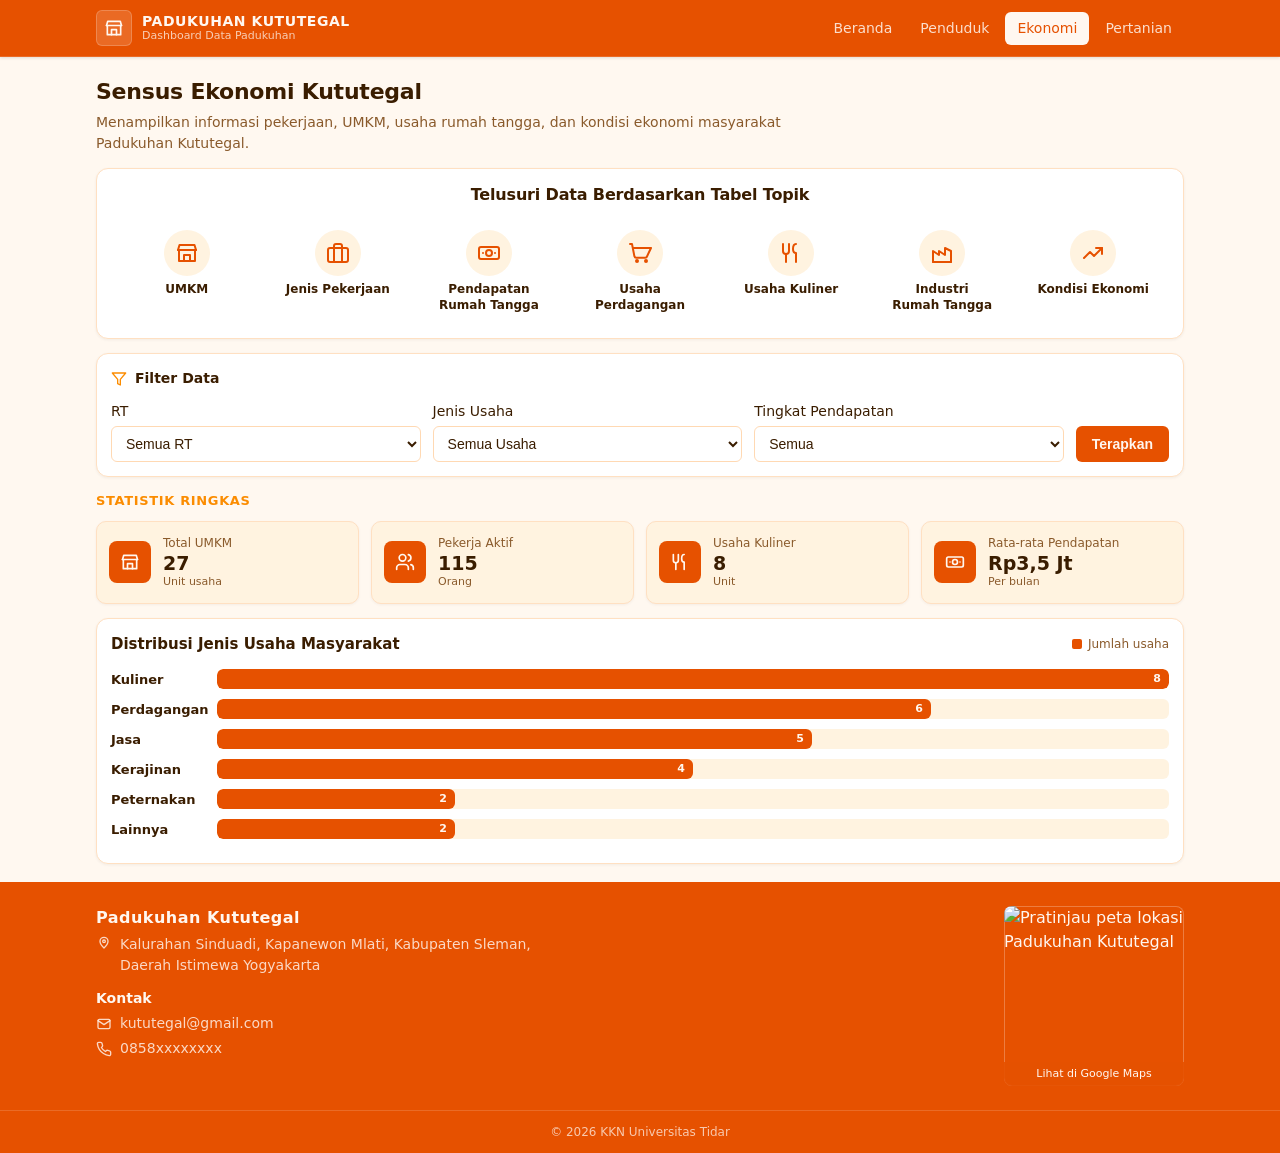
==== ekonomi.html @ 72824b9e "Add files via upload" ====
<!DOCTYPE html>
<html lang="id">
  <head>
    <meta charset="UTF-8" />
    <meta name="viewport" content="width=device-width, initial-scale=1.0" />
    <meta name="theme-color" content="#e65100" />
    <title>Sensus Ekonomi Kututegal — Dashboard Padukuhan Kututegal</title>
    <meta
      name="description"
      content="Informasi pekerjaan, UMKM, usaha rumah tangga, dan kondisi ekonomi masyarakat Padukuhan Kututegal."
    />
    <link rel="stylesheet" href="ekonomi.css" />
  </head>
  <body class="theme-ekonomi">
    <div class="page">
      <!-- Header -->
      <header class="site-header">
        <div class="container header-inner">
          <a class="brand" href="index.html">
            <span class="brand-logo" aria-hidden="true">
              <svg class="icon" viewBox="0 0 24 24"><path d="M3 9l1.5-5h15L21 9"/><path d="M4 9v11h16V9"/><path d="M3 9h18"/><path d="M9 20v-6h6v6"/></svg>
            </span>
            <span class="brand-text">
              <span class="brand-title">PADUKUHAN KUTUTEGAL</span>
              <span class="brand-sub">Dashboard Data Padukuhan</span>
            </span>
          </a>

          <nav class="nav-desktop" aria-label="Navigasi utama">
            <a class="nav-link" href="index.html">Beranda</a>
            <a class="nav-link" href="sensus-penduduk.html">Penduduk</a>
            <a class="nav-link active" href="ekonomi.html">Ekonomi</a>
            <a class="nav-link" href="pertanian.html">Pertanian</a>
          </nav>

          <button class="menu-toggle" id="menuToggle" type="button" aria-label="Buka menu" aria-expanded="false">
            <svg class="icon" viewBox="0 0 24 24"><line x1="4" y1="6" x2="20" y2="6" /><line x1="4" y1="12" x2="20" y2="12" /><line x1="4" y1="18" x2="20" y2="18" /></svg>
          </button>
        </div>

        <nav class="nav-mobile" id="navMobile" aria-label="Navigasi seluler">
          <a class="nav-link" href="index.html">Beranda</a>
          <a class="nav-link" href="sensus-penduduk.html">Penduduk</a>
          <a class="nav-link active" href="ekonomi.html">Ekonomi</a>
          <a class="nav-link" href="pertanian.html">Pertanian</a>
        </nav>
      </header>

      <!-- Main -->
      <main class="main">
        <div class="container">
          <div class="page-head">
            <h1 class="page-title">Sensus Ekonomi Kututegal</h1>
            <p class="page-desc">
              Menampilkan informasi pekerjaan, UMKM, usaha rumah tangga, dan kondisi
              ekonomi masyarakat Padukuhan Kututegal.
            </p>
          </div>

          <!-- Categories grid -->
          <section class="topics-section">
            <h2 class="topics-title">Telusuri Data Berdasarkan Tabel Topik</h2>
            <div class="topics-grid" id="topicsGrid"></div>
          </section>

          <!-- Filter card -->
          <div class="card">
            <div class="card-title">
              <svg class="icon icon-sm" viewBox="0 0 24 24"><polygon points="22 3 2 3 10 12.5 10 19 14 21 14 12.5 22 3" /></svg>
              Filter Data
            </div>
            <div class="filter-grid">
              <label class="field">
                <span>RT</span>
                <select id="filterRt"></select>
              </label>
              <label class="field">
                <span>Jenis Usaha</span>
                <select id="filterUsaha"></select>
              </label>
              <label class="field">
                <span>Tingkat Pendapatan</span>
                <select id="filterPendapatan"></select>
              </label>
              <div class="field-action">
                <button class="btn-primary" id="applyBtn" type="button">Terapkan</button>
              </div>
            </div>
          </div>

          <!-- Stats -->
          <section class="stats-section">
            <h2 class="section-label">Statistik Ringkas</h2>
            <div class="stats-grid" id="ekonomiStats"></div>
          </section>

          <!-- Chart -->
          <section class="card chart-card">
            <div class="chart-head">
              <h2>Distribusi Jenis Usaha Masyarakat</h2>
              <span class="legend"><span class="swatch swatch-1"></span> Jumlah usaha</span>
            </div>
            <div id="chart"></div>
          </section>
        </div>
      </main>

      <!-- Footer -->
      <footer class="site-footer">
        <div class="container footer-inner">
          <div class="footer-info">
            <div>
              <h2>Padukuhan Kututegal</h2>
              <p class="footer-address">
                <svg class="icon icon-sm" viewBox="0 0 24 24"><path d="M12 21s-6-5.3-6-10a6 6 0 0 1 12 0c0 4.7-6 10-6 10Z" /><circle cx="12" cy="11" r="2" /></svg>
                Kalurahan Sinduadi, Kapanewon Mlati, Kabupaten Sleman, Daerah Istimewa Yogyakarta
              </p>
            </div>
            <div>
              <h3>Kontak</h3>
              <ul class="footer-contact">
                <li>
                  <svg class="icon icon-sm" viewBox="0 0 24 24"><rect x="3" y="5" width="18" height="14" rx="2" /><polyline points="3 7 12 13 21 7" /></svg>
                  <a href="mailto:kututegal@gmail.com">kututegal@gmail.com</a>
                </li>
                <li>
                  <svg class="icon icon-sm" viewBox="0 0 24 24"><path d="M22 16.9v3a2 2 0 0 1-2.2 2 19.8 19.8 0 0 1-8.6-3.1 19.5 19.5 0 0 1-6-6A19.8 19.8 0 0 1 2.1 4.2 2 2 0 0 1 4.1 2h3a2 2 0 0 1 2 1.7c.1.9.4 1.8.7 2.7a2 2 0 0 1-.5 2.1L8.1 9.8a16 16 0 0 0 6 6l1.3-1.3a2 2 0 0 1 2.1-.5c.9.3 1.8.6 2.7.7a2 2 0 0 1 1.7 2Z" /></svg>
                  0858xxxxxxxx
                </li>
              </ul>
            </div>
          </div>

          <a
            class="map-link"
            href="https://www.google.com/maps/search/?api=1&query=Sinduadi+Mlati+Sleman+Yogyakarta"
            target="_blank"
            rel="noopener noreferrer"
            aria-label="Buka lokasi di Google Maps"
          >
            <img src="images/map-preview.png" alt="Pratinjau peta lokasi Padukuhan Kututegal" />
            <span class="map-caption">Lihat di Google Maps</span>
          </a>
        </div>

        <div class="footer-bottom">
          <p>© 2026 KKN Universitas Tidar</p>
        </div>
      </footer>
    </div>

    <!-- Category data modal -->
    <div class="modal" id="topicModal" hidden>
      <div class="modal-backdrop" data-close></div>
      <div class="modal-dialog" role="dialog" aria-modal="true" aria-labelledby="topicModalTitle">
        <div class="modal-header">
          <h2 id="topicModalTitle"></h2>
          <button class="modal-close" type="button" data-close aria-label="Tutup">&times;</button>
        </div>
        <div class="modal-body" id="topicModalBody"></div>
      </div>
    </div>

    <script src="ekonomi.js"></script>
  </body>
</html>
---- ekonomi.css ----
/* ===== Design tokens (orange economy dashboard) ===== */
:root {
  --background: #fff8f0;
  --foreground: #3a1d00;
  --card: #ffffff;
  --primary: #e65100;
  --primary-foreground: #fff7f0;
  --accent: #fb8c00;
  --accent-foreground: #ffffff;
  --muted: #fff3e0;
  --muted-foreground: #8a5a2b;
  --border: #ffe0c2;
  --input: #ffd9b3;
  --ring: #fb8c00;
  --chart-1: #e65100;
  --chart-3: #fb8c00;
  --secondary: #fff3e0;
  --secondary-foreground: #7a3e00;
  --radius: 8px;
  color-scheme: light;
}

/* ===== Reset / base ===== */
*,
*::before,
*::after {
  box-sizing: border-box;
}

html {
  background: var(--background);
}

body {
  margin: 0;
  font-family: system-ui, -apple-system, "Segoe UI", Roboto, Helvetica, Arial,
    sans-serif;
  color: var(--foreground);
  background: var(--background);
  line-height: 1.5;
  -webkit-font-smoothing: antialiased;
}

a {
  color: inherit;
  text-decoration: none;
}

img {
  display: block;
  max-width: 100%;
}

.page {
  display: flex;
  min-height: 100vh;
  flex-direction: column;
}

.container {
  width: 100%;
  max-width: 1120px;
  margin: 0 auto;
  padding-left: 16px;
  padding-right: 16px;
}

.icon {
  width: 20px;
  height: 20px;
  stroke: currentColor;
  stroke-width: 2;
  fill: none;
  stroke-linecap: round;
  stroke-linejoin: round;
  flex-shrink: 0;
}

.icon-sm {
  width: 16px;
  height: 16px;
}

/* ===== Header ===== */
.site-header {
  position: sticky;
  top: 0;
  z-index: 50;
  background: var(--primary);
  color: var(--primary-foreground);
  border-bottom: 1px solid rgba(255, 255, 255, 0.15);
  box-shadow: 0 1px 3px rgba(0, 0, 0, 0.12);
}

.header-inner {
  display: flex;
  height: 56px;
  align-items: center;
  justify-content: space-between;
}

.brand {
  display: flex;
  align-items: center;
  gap: 10px;
}

.brand-logo {
  display: flex;
  height: 36px;
  width: 36px;
  align-items: center;
  justify-content: center;
  border-radius: 6px;
  background: rgba(255, 255, 255, 0.14);
  box-shadow: inset 0 0 0 1px rgba(255, 255, 255, 0.2);
}

.brand-text {
  display: flex;
  flex-direction: column;
  line-height: 1.1;
}

.brand-title {
  font-size: 14px;
  font-weight: 700;
  letter-spacing: 0.04em;
}

.brand-sub {
  font-size: 11px;
  font-weight: 500;
  color: rgba(255, 247, 240, 0.75);
}

.nav-desktop {
  display: none;
  align-items: center;
  gap: 4px;
}

.nav-link {
  border-radius: 6px;
  padding: 6px 12px;
  font-size: 14px;
  font-weight: 500;
  color: rgba(255, 247, 240, 0.85);
  transition: background-color 0.15s, color 0.15s;
}

.nav-link:hover {
  background: rgba(255, 255, 255, 0.14);
  color: var(--primary-foreground);
}

.nav-link.active {
  background: var(--primary-foreground);
  color: var(--primary);
}

.menu-toggle {
  display: inline-flex;
  height: 36px;
  width: 36px;
  align-items: center;
  justify-content: center;
  border: none;
  border-radius: 6px;
  background: transparent;
  color: inherit;
  cursor: pointer;
}

.menu-toggle:hover {
  background: rgba(255, 255, 255, 0.14);
}

.nav-mobile {
  display: none;
  border-top: 1px solid rgba(255, 255, 255, 0.15);
  padding: 8px 16px 12px;
}

.nav-mobile.open {
  display: block;
}

.nav-mobile .nav-link {
  display: block;
  padding: 8px 12px;
  margin-top: 2px;
}

/* ===== Main / headings ===== */
.main {
  flex: 1;
  padding-top: 18px;
  padding-bottom: 18px;
}

.page-head {
  margin-bottom: 14px;
}

.page-title {
  margin: 0;
  font-size: 22px;
  font-weight: 800;
  letter-spacing: -0.01em;
  text-wrap: balance;
}

.page-desc {
  margin: 4px 0 0;
  font-size: 14px;
  color: var(--muted-foreground);
  max-width: 46rem;
  text-wrap: pretty;
}

.section-label {
  margin: 0 0 10px;
  font-size: 13px;
  font-weight: 600;
  text-transform: uppercase;
  letter-spacing: 0.05em;
  color: var(--accent);
}

/* ===== Topics / categories grid ===== */
.topics-section {
  margin-bottom: 14px;
  border-radius: 12px;
  border: 1px solid var(--border);
  background: var(--card);
  padding: 14px;
  box-shadow: 0 1px 3px rgba(58, 29, 0, 0.06);
}

.topics-title {
  margin: 0 0 12px;
  text-align: center;
  font-size: 16px;
  font-weight: 700;
  letter-spacing: -0.01em;
  text-wrap: balance;
}

.topics-grid {
  display: flex;
  flex-wrap: wrap;
  justify-content: center;
  gap: 8px;
}

.topic-card {
  display: flex;
  flex-direction: column;
  align-items: center;
  gap: 6px;
  flex: 0 0 calc(50% - 8px);
  border-radius: 10px;
  border: 1px solid transparent;
  padding: 10px 6px;
  text-align: center;
  cursor: pointer;
  background: none;
  font: inherit;
  color: inherit;
  transition: border-color 0.15s, background-color 0.15s, transform 0.15s;
}

.topic-card:hover {
  border-color: rgba(251, 140, 0, 0.5);
  background: var(--muted);
  transform: translateY(-2px);
}

.topic-icon {
  display: flex;
  height: 46px;
  width: 46px;
  align-items: center;
  justify-content: center;
  border-radius: 50%;
  background: var(--muted);
  color: var(--primary);
}

.topic-icon .icon {
  width: 24px;
  height: 24px;
}

.topic-label {
  margin: 0;
  font-size: 12px;
  font-weight: 600;
  line-height: 1.3;
  color: var(--foreground);
  text-wrap: balance;
}

@media (min-width: 640px) {
  .topic-card {
    flex: 0 0 calc(25% - 8px);
  }
}

@media (min-width: 1024px) {
  .topic-card {
    flex: 0 0 calc(14.28% - 8px);
  }
}

/* ===== Cards ===== */
.card {
  border-radius: 12px;
  border: 1px solid var(--border);
  background: var(--card);
  padding: 14px;
  box-shadow: 0 1px 3px rgba(58, 29, 0, 0.06);
}

.card-title {
  display: flex;
  align-items: center;
  gap: 8px;
  margin: 0 0 12px;
  font-size: 14px;
  font-weight: 600;
}

.card-title .icon {
  color: var(--accent);
}

/* ===== Filter ===== */
.filter-grid {
  display: grid;
  grid-template-columns: 1fr;
  gap: 12px;
}

.field {
  display: flex;
  flex-direction: column;
  gap: 4px;
  font-size: 14px;
}

.field > span {
  font-weight: 500;
}

.field select {
  height: 36px;
  border-radius: 6px;
  border: 1px solid var(--input);
  background: var(--card);
  padding: 0 10px;
  font-size: 14px;
  color: var(--foreground);
  outline: none;
}

.field select:focus {
  border-color: var(--accent);
  box-shadow: 0 0 0 2px rgba(251, 140, 0, 0.3);
}

.field-action {
  display: flex;
  align-items: flex-end;
}

.btn-primary {
  height: 36px;
  width: 100%;
  border: none;
  border-radius: 6px;
  background: var(--primary);
  padding: 0 16px;
  font-size: 14px;
  font-weight: 600;
  color: var(--primary-foreground);
  cursor: pointer;
  transition: opacity 0.15s;
}

.btn-primary:hover {
  opacity: 0.9;
}

/* ===== Stats ===== */
.stats-section {
  margin-top: 14px;
}

.stats-grid {
  display: grid;
  grid-template-columns: repeat(2, 1fr);
  gap: 12px;
}

.stat-card {
  display: flex;
  align-items: center;
  gap: 12px;
  border-radius: 10px;
  border: 1px solid var(--border);
  background: var(--muted);
  padding: 12px;
  box-shadow: 0 1px 3px rgba(58, 29, 0, 0.05);
}

.stat-icon {
  display: flex;
  height: 42px;
  width: 42px;
  flex-shrink: 0;
  align-items: center;
  justify-content: center;
  border-radius: 8px;
  background: var(--primary);
  color: var(--primary-foreground);
}

.stat-label {
  margin: 0;
  font-size: 12px;
  font-weight: 500;
  color: var(--muted-foreground);
}

.stat-value {
  margin: 0;
  font-size: 19px;
  font-weight: 700;
  line-height: 1.2;
  color: var(--foreground);
}

.stat-hint {
  margin: 0;
  font-size: 11px;
  color: var(--muted-foreground);
}

@media (min-width: 640px) {
  .stats-grid {
    grid-template-columns: repeat(4, 1fr);
  }
}

/* ===== Chart ===== */
.chart-card {
  margin-top: 14px;
}

.chart-head {
  display: flex;
  align-items: center;
  justify-content: space-between;
  flex-wrap: wrap;
  gap: 8px;
  margin-bottom: 14px;
}

.chart-head h2 {
  margin: 0;
  font-size: 15px;
  font-weight: 700;
}

.legend {
  display: flex;
  align-items: center;
  gap: 6px;
  font-size: 12px;
  color: var(--muted-foreground);
}

.swatch {
  height: 10px;
  width: 10px;
  border-radius: 2px;
}

.swatch-1 {
  background: var(--chart-1);
}

.chart-group {
  display: grid;
  grid-template-columns: 96px 1fr;
  align-items: center;
  gap: 10px;
  margin-bottom: 10px;
}

.chart-group .gen {
  font-size: 13px;
  font-weight: 600;
}

.bar-track {
  height: 20px;
  width: 100%;
  overflow: hidden;
  border-radius: 6px;
  background: var(--muted);
}

.bar-fill {
  display: flex;
  height: 100%;
  align-items: center;
  justify-content: flex-end;
  border-radius: 6px;
  padding-right: 8px;
  font-size: 11px;
  font-weight: 700;
  color: var(--primary-foreground);
  transition: width 0.4s ease;
  white-space: nowrap;
  background: var(--chart-1);
}

/* ===== Tables (modal only) ===== */
.table-wrap {
  overflow-x: auto;
  border: 1px solid var(--border);
  border-radius: 8px;
}

.data-table {
  width: 100%;
  border-collapse: collapse;
  font-size: 13px;
  white-space: nowrap;
}

.data-table th,
.data-table td {
  border: 1px solid var(--border);
  padding: 8px 12px;
  text-align: right;
}

.data-table thead th {
  background: var(--primary);
  color: var(--primary-foreground);
  text-align: center;
  font-weight: 600;
}

.data-table tbody th {
  text-align: left;
  font-weight: 600;
  background: var(--secondary);
  color: var(--secondary-foreground);
}

.data-table tbody tr:nth-child(even) td {
  background: rgba(251, 140, 0, 0.07);
}

/* ===== Modal ===== */
.modal[hidden] {
  display: none;
}

.modal {
  position: fixed;
  inset: 0;
  z-index: 60;
  display: flex;
  align-items: center;
  justify-content: center;
  padding: 16px;
}

.modal-backdrop {
  position: absolute;
  inset: 0;
  background: rgba(58, 29, 0, 0.5);
}

.modal-dialog {
  position: relative;
  z-index: 1;
  display: flex;
  flex-direction: column;
  width: 100%;
  max-width: 640px;
  max-height: 88vh;
  border-radius: 12px;
  background: var(--card);
  box-shadow: 0 20px 50px rgba(58, 29, 0, 0.35);
  overflow: hidden;
}

.modal-header {
  display: flex;
  align-items: flex-start;
  justify-content: space-between;
  gap: 12px;
  padding: 16px 20px;
  background: var(--primary);
  color: var(--primary-foreground);
}

.modal-header h2 {
  margin: 0;
  font-size: 16px;
  font-weight: 700;
  line-height: 1.35;
  text-wrap: balance;
}

.modal-close {
  flex: none;
  display: flex;
  align-items: center;
  justify-content: center;
  width: 30px;
  height: 30px;
  border: none;
  border-radius: 6px;
  background: rgba(255, 255, 255, 0.18);
  color: inherit;
  font-size: 20px;
  line-height: 1;
  cursor: pointer;
}

.modal-close:hover {
  background: rgba(255, 255, 255, 0.3);
}

.modal-body {
  padding: 16px 20px 20px;
  overflow: auto;
}

.modal-note {
  margin: 0 0 12px;
  font-size: 12px;
  color: var(--muted-foreground);
}

/* ===== Footer ===== */
.site-footer {
  margin-top: auto;
  background: var(--primary);
  color: var(--primary-foreground);
}

.footer-inner {
  padding-top: 24px;
  padding-bottom: 24px;
  display: flex;
  flex-direction: column;
  gap: 24px;
}

.footer-info {
  max-width: 28rem;
  display: flex;
  flex-direction: column;
  gap: 12px;
}

.footer-info h2 {
  margin: 0;
  font-size: 16px;
  font-weight: 700;
  letter-spacing: 0.03em;
}

.footer-address {
  display: flex;
  align-items: flex-start;
  gap: 8px;
  margin: 4px 0 0;
  font-size: 14px;
  color: rgba(255, 247, 240, 0.82);
}

.footer-info h3 {
  margin: 0;
  font-size: 14px;
  font-weight: 600;
}

.footer-contact {
  list-style: none;
  margin: 4px 0 0;
  padding: 0;
  display: flex;
  flex-direction: column;
  gap: 4px;
  font-size: 14px;
  color: rgba(255, 247, 240, 0.82);
}

.footer-contact li {
  display: flex;
  align-items: center;
  gap: 8px;
}

.footer-contact a:hover {
  text-decoration: underline;
}

.map-link {
  position: relative;
  display: block;
  height: 180px;
  width: 180px;
  flex-shrink: 0;
  overflow: hidden;
  border-radius: 8px;
  box-shadow: inset 0 0 0 1px rgba(255, 255, 255, 0.25);
}

.map-link img {
  height: 100%;
  width: 100%;
  object-fit: cover;
  transition: transform 0.3s ease;
}

.map-link:hover img {
  transform: scale(1.05);
}

.map-caption {
  position: absolute;
  left: 0;
  right: 0;
  bottom: 0;
  background: rgba(230, 81, 0, 0.9);
  padding: 4px 8px;
  text-align: center;
  font-size: 11px;
  font-weight: 500;
}

.footer-bottom {
  border-top: 1px solid rgba(255, 255, 255, 0.15);
  padding: 12px 0;
}

.footer-bottom p {
  margin: 0;
  text-align: center;
  font-size: 12px;
  color: rgba(255, 247, 240, 0.72);
}

/* ===== Responsive ===== */
@media (min-width: 640px) {
  .filter-grid {
    grid-template-columns: repeat(2, 1fr);
  }
  .footer-inner {
    flex-direction: row;
    align-items: flex-start;
    justify-content: space-between;
  }
}

@media (min-width: 768px) {
  .nav-desktop {
    display: flex;
  }
  .menu-toggle {
    display: none;
  }
  .nav-mobile {
    display: none !important;
  }
}

@media (min-width: 1024px) {
  .filter-grid {
    grid-template-columns: repeat(3, 1fr) auto;
  }
}
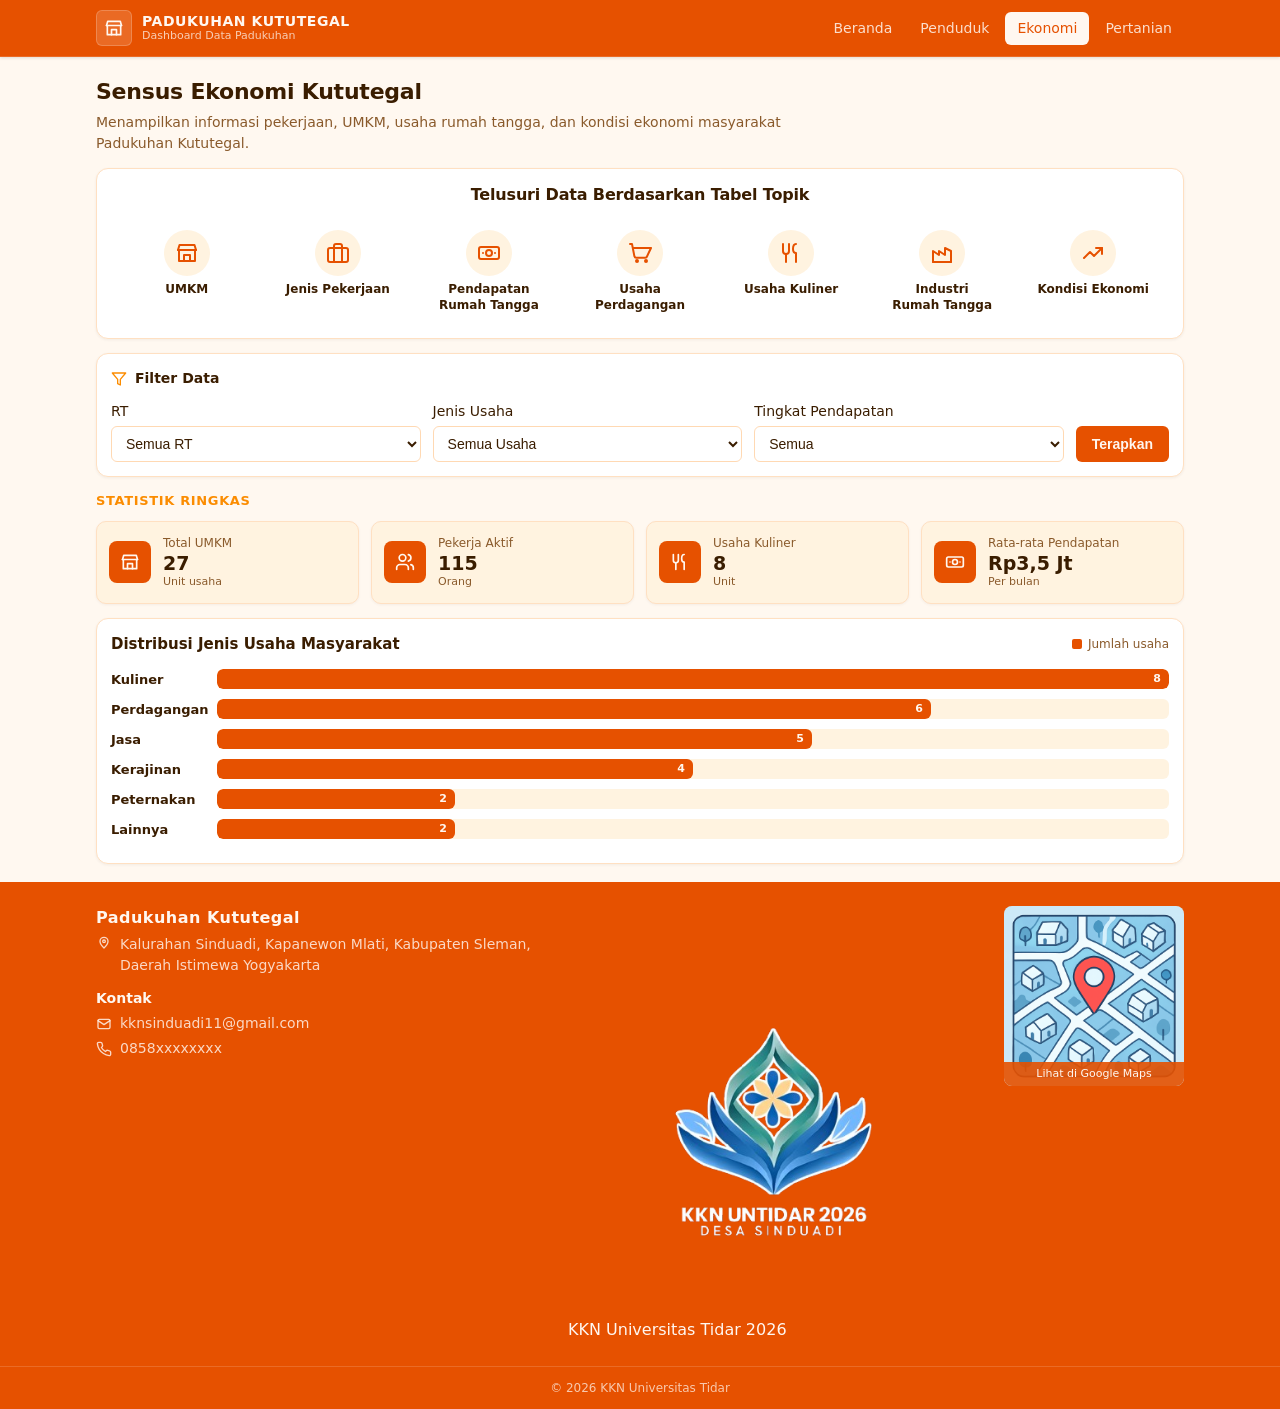
==== commit 5c361142: "Update footer KKN logo and styling" ====
--- a/ekonomi.html
+++ b/ekonomi.html
@@ -121,7 +121,7 @@
               <ul class="footer-contact">
                 <li>
                   <svg class="icon icon-sm" viewBox="0 0 24 24"><rect x="3" y="5" width="18" height="14" rx="2" /><polyline points="3 7 12 13 21 7" /></svg>
-                  <a href="mailto:kututegal@gmail.com">kututegal@gmail.com</a>
+                  <a href="mailto:kknsinduadi11@gmail.com">kknsinduadi11@gmail.com</a>
                 </li>
                 <li>
                   <svg class="icon icon-sm" viewBox="0 0 24 24"><path d="M22 16.9v3a2 2 0 0 1-2.2 2 19.8 19.8 0 0 1-8.6-3.1 19.5 19.5 0 0 1-6-6A19.8 19.8 0 0 1 2.1 4.2 2 2 0 0 1 4.1 2h3a2 2 0 0 1 2 1.7c.1.9.4 1.8.7 2.7a2 2 0 0 1-.5 2.1L8.1 9.8a16 16 0 0 0 6 6l1.3-1.3a2 2 0 0 1 2.1-.5c.9.3 1.8.6 2.7.7a2 2 0 0 1 1.7 2Z" /></svg>
@@ -130,6 +130,11 @@
               </ul>
             </div>
           </div>
+          <div class="footer-kkn">
+            <img src="images/logoo kkn.png" alt="Logo KKN Universitas Tidar">
+
+            <span>KKN Universitas Tidar 2026</span>
+        </div>
 
           <a
             class="map-link"
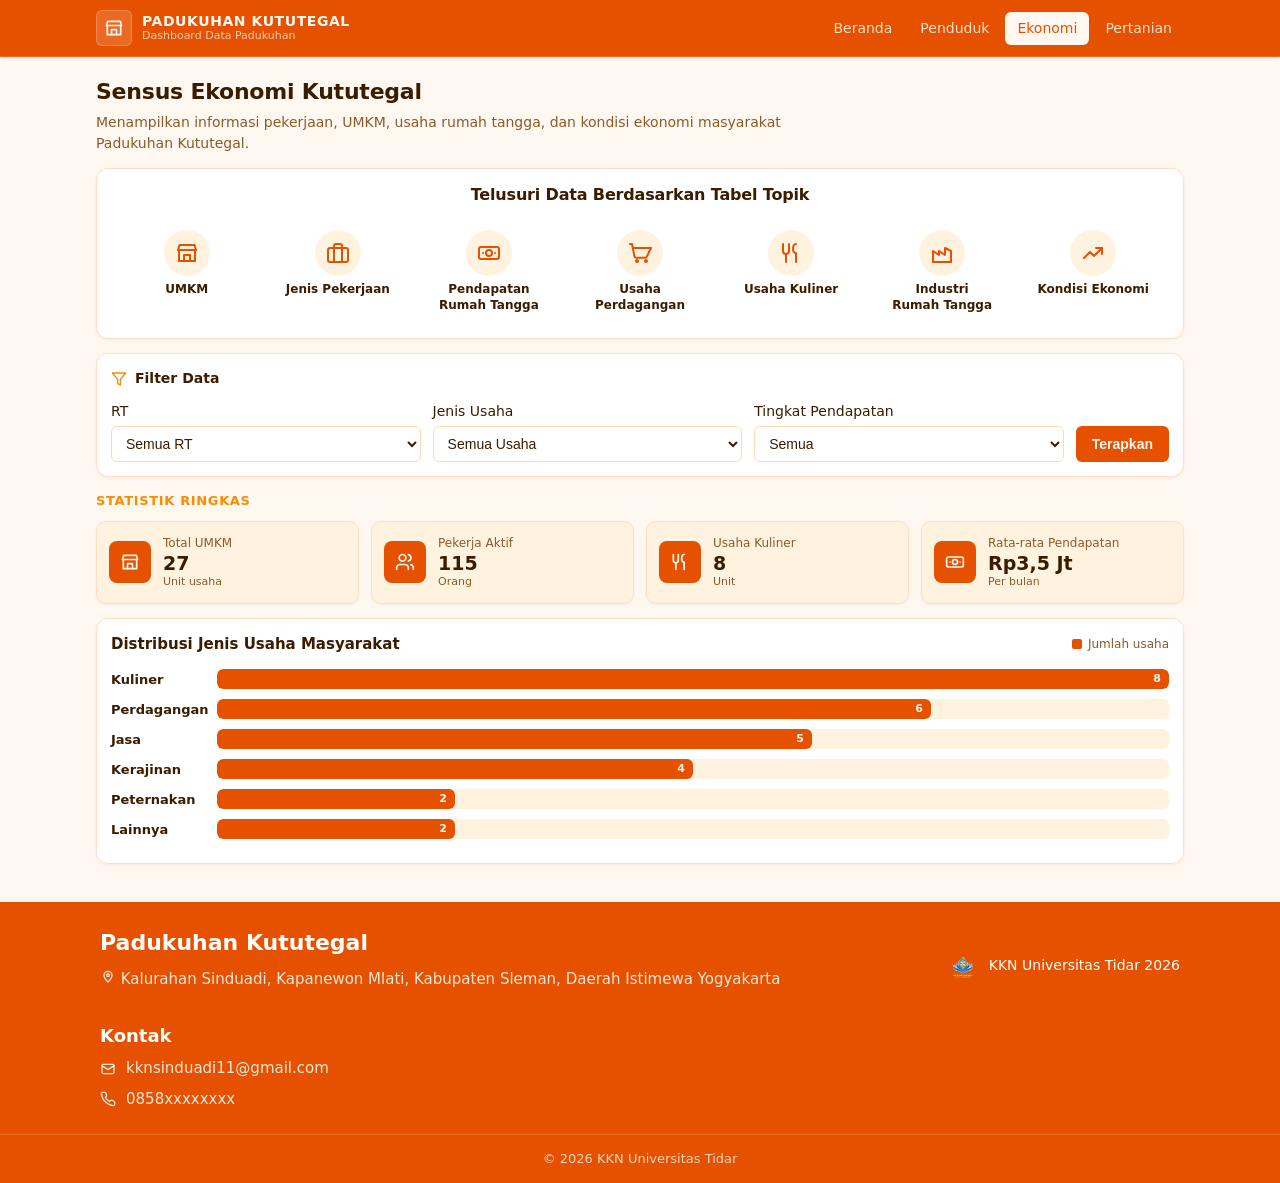
==== commit 5c10ebbd: "Update halaman sensus pertanian dan perbaikan dashboard" ====
--- a/ekonomi.html
+++ b/ekonomi.html
@@ -135,17 +135,6 @@
 
             <span>KKN Universitas Tidar 2026</span>
         </div>
-
-          <a
-            class="map-link"
-            href="https://www.google.com/maps/search/?api=1&query=Sinduadi+Mlati+Sleman+Yogyakarta"
-            target="_blank"
-            rel="noopener noreferrer"
-            aria-label="Buka lokasi di Google Maps"
-          >
-            <img src="images/map-preview.png" alt="Pratinjau peta lokasi Padukuhan Kututegal" />
-            <span class="map-caption">Lihat di Google Maps</span>
-          </a>
         </div>
 
         <div class="footer-bottom">
--- a/ekonomi.css
+++ b/ekonomi.css
@@ -652,114 +652,154 @@
 }
 
 /* ===== Footer ===== */
-.site-footer {
-  margin-top: auto;
-  background: var(--primary);
-  color: var(--primary-foreground);
-}
-
-.footer-inner {
-  padding-top: 24px;
-  padding-bottom: 24px;
-  display: flex;
-  flex-direction: column;
-  gap: 24px;
-}
-
-.footer-info {
-  max-width: 28rem;
-  display: flex;
-  flex-direction: column;
-  gap: 12px;
-}
-
-.footer-info h2 {
-  margin: 0;
-  font-size: 16px;
-  font-weight: 700;
-  letter-spacing: 0.03em;
-}
-
-.footer-address {
-  display: flex;
-  align-items: flex-start;
-  gap: 8px;
-  margin: 4px 0 0;
-  font-size: 14px;
-  color: rgba(255, 247, 240, 0.82);
-}
-
-.footer-info h3 {
-  margin: 0;
-  font-size: 14px;
-  font-weight: 600;
-}
-
-.footer-contact {
-  list-style: none;
-  margin: 4px 0 0;
-  padding: 0;
-  display: flex;
-  flex-direction: column;
-  gap: 4px;
-  font-size: 14px;
-  color: rgba(255, 247, 240, 0.82);
-}
-
-.footer-contact li {
-  display: flex;
-  align-items: center;
-  gap: 8px;
-}
-
-.footer-contact a:hover {
-  text-decoration: underline;
-}
-
-.map-link {
-  position: relative;
-  display: block;
-  height: 180px;
-  width: 180px;
-  flex-shrink: 0;
-  overflow: hidden;
-  border-radius: 8px;
-  box-shadow: inset 0 0 0 1px rgba(255, 255, 255, 0.25);
-}
-
-.map-link img {
-  height: 100%;
-  width: 100%;
-  object-fit: cover;
-  transition: transform 0.3s ease;
-}
-
-.map-link:hover img {
-  transform: scale(1.05);
-}
-
-.map-caption {
-  position: absolute;
-  left: 0;
-  right: 0;
-  bottom: 0;
-  background: rgba(230, 81, 0, 0.9);
-  padding: 4px 8px;
-  text-align: center;
-  font-size: 11px;
-  font-weight: 500;
-}
-
-.footer-bottom {
-  border-top: 1px solid rgba(255, 255, 255, 0.15);
-  padding: 12px 0;
-}
-
-.footer-bottom p {
-  margin: 0;
-  text-align: center;
-  font-size: 12px;
-  color: rgba(255, 247, 240, 0.72);
+/* ==================================================
+   FOOTER
+================================================== */
+
+.site-footer{
+    margin-top:20px;
+    background:var(--primary);
+    color:#fff;
+}
+
+.footer-inner{
+    padding:24px 20px;
+    display:flex;
+    flex-direction:column;
+    gap:0px;
+}
+
+/* -------------------------- */
+/* Informasi */
+/* -------------------------- */
+
+.footer-info{
+    display:flex;
+    flex-direction:column;
+    gap:16px;
+}
+
+.footer-info h2{
+    margin:0;
+    font-size:22px;
+    font-weight:700;
+    color:#fff;
+}
+
+.footer-info h3{
+    margin:0;
+    font-size:18px;
+    font-weight:600;
+    color:#fff;
+}
+
+.footer-address{
+    margin-top:8px;
+    font-size:15px;
+    line-height:1.6;
+    color:rgba(255,255,255,.85);
+}
+
+.footer-contact{
+    list-style:none;
+    padding:0;
+    margin:8px 0 0;
+    display:flex;
+    flex-direction:column;
+    gap:8px;
+}
+
+.footer-contact li{
+    display:flex;
+    align-items:center;
+    gap:10px;
+    font-size:15px;
+    color:rgba(255,255,255,.85);
+}
+
+.footer-contact a{
+    color:inherit;
+    text-decoration:none;
+}
+
+.footer-contact a:hover{
+    text-decoration:underline;
+}
+
+/* -------------------------- */
+/* Logo KKN */
+/* -------------------------- */
+
+.footer-kkn{
+    display:flex;
+    align-items:center;
+    gap:12px;
+    margin-top:8px;
+}
+
+.footer-kkn img{
+    width:44px;
+    height:44px;
+    object-fit:contain;
+}
+
+.footer-kkn span{
+    font-size:17px;
+    font-weight:500;
+}
+
+/* -------------------------- */
+/* Bottom */
+/* -------------------------- */
+
+.footer-bottom{
+    border-top:1px solid rgba(255,255,255,.15);
+    padding:14px 0;
+    text-align:center;
+}
+
+.footer-bottom p{
+    margin:0;
+    font-size:13px;
+    color:rgba(255,255,255,.75);
+}
+
+/* ==================================================
+   MOBILE
+================================================== */
+
+@media (max-width:768px){
+
+.footer-inner{
+    padding:20px 16px;
+    gap:18px;
+}
+
+.footer-info h2{
+    font-size:20px;
+}
+
+.footer-info h3{
+    font-size:17px;
+}
+
+.footer-address{
+    font-size:14px;
+}
+
+.footer-contact li{
+    font-size:14px;
+}
+
+.footer-kkn img{
+    width:38px;
+    height:38px;
+}
+
+.footer-kkn span{
+    font-size:15px;
+}
+
 }
 
 /* ===== Responsive ===== */
@@ -791,3 +831,24 @@
     grid-template-columns: repeat(3, 1fr) auto;
   }
 }
+/* ===========================
+   Footer Ekonomi
+=========================== */
+
+.footer-kkn{
+    display:flex;
+    align-items:center;
+    gap:5px;
+    margin-top:18px;
+}
+
+.footer-kkn img{
+    width:42px;
+    height:42px;
+    object-fit:contain;
+}
+
+.footer-kkn span{
+    font-size:14px;
+    font-weight:400;
+}
